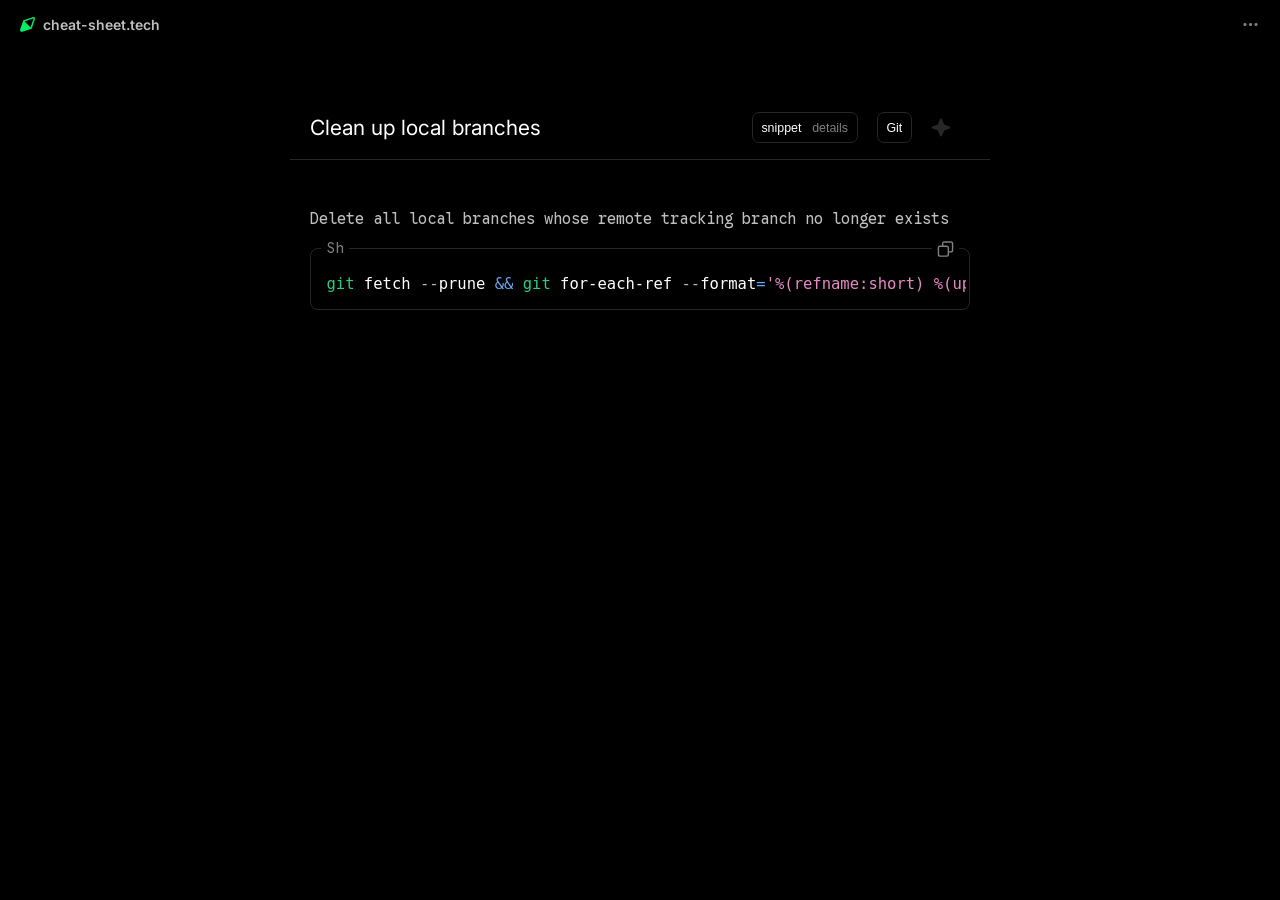
==== pages/2/index.html @ b540b595 "deploy: 2c60ab902b694b549112ffa1377f47231598d05b" ====
<!DOCTYPE html>
<html lang="en">
<head>
    <meta charset="UTF-8">
    <meta name="viewport" content="width=device-width, initial-scale=1">
    
    <link href="/pages/page.css" rel="stylesheet" />
    <link href="../../rsc/dark.css" id="style-ui-dark"  rel="stylesheet"/>
    <link href="../../rsc/index.css" rel="stylesheet" />
    
    <script type="text/javascript" src="/pages/page.js"></script>
    <script type="text/javascript" src="../../rsc/index.js"></script>
    
    <title>cheat-sheet</title>
</head>

<body class="has-hover" onclick="document.getElementById('menu').classList.remove('focus')" id="2">

<header>
    <a style="text-decoration: none" href="https://cheat-sheet.tech">
        <img src="../../rsc/assets/logo.svg" alt="logo">
        <p>cheat-sheet.tech</p>
    </a>
    <div id="menu" onclick="event.stopPropagation();this.classList.add('focus')">
        <img src="../../rsc/assets/menu-dots.svg">
        <div class="menu">
            <a href="https://github.com/eloi-menaud/cheat-sheet/edit/main/pages/Git/Clean up local branches" style="all: unset">
                <span><img src="../../rsc/assets/edit.svg"><p>Edit this cheat sheet</p></span>
            </a>
            <hr>
            <a href="https://github.com/eloi-menaud/cheat-sheet" style="all: unset">
                <span>
                    <img src="../../rsc/assets/github.svg"><p>Source</p>
                </span>
            </a>
        </div>
    </div>
</header>

<nav>
    <h1 title="title">Clean up local branches</h1>
    <div id="type-selector">
        <button onclick='show(this)' data-target="snippet" class="actif">snippet</button>
        <button onclick='show(this)' data-target="details">details</button>
    </div>
    <div id="tech">
        <button disabled title="tech">Git</button>
    </div>
    <img class="favorite" src="../../rsc/assets/favorite.svg" title="favorite" onclick="toggle_fav(this,'2')">
</nav>
<main>
    <section id='snippet'>
<p>Delete all local branches whose remote tracking branch no longer exists</p>
<div class="code-block">
            <div class="code-header">
                <p class="language">sh</p>
                <div><img class="copy" src="../../rsc/assets/copy.svg"></div>
            </div>
            <pre><code class="language-sh"><span class="hl-source hl-shell hl-bash"><span class="hl-meta hl-function-call hl-shell"><span class="hl-variable hl-function hl-shell">git</span></span><span class="hl-meta hl-function-call hl-arguments hl-shell"> fetch<span class="hl-variable hl-parameter hl-option hl-shell"><span class="hl-punctuation hl-definition hl-parameter hl-shell"> --</span>prune</span></span> <span class="hl-keyword hl-operator hl-logical hl-and hl-shell">&amp;&amp;</span> <span class="hl-meta hl-function-call hl-shell"><span class="hl-variable hl-function hl-shell">git</span></span><span class="hl-meta hl-function-call hl-arguments hl-shell"> for-each-ref<span class="hl-variable hl-parameter hl-option hl-shell"><span class="hl-punctuation hl-definition hl-parameter hl-shell"> --</span>format</span><span class="hl-keyword hl-operator hl-assignment hl-option hl-shell">=</span><span class="hl-string hl-quoted hl-single hl-shell"><span class="hl-punctuation hl-definition hl-string hl-begin hl-shell">&#39;</span>%(refname:short) %(upstream:track)<span class="hl-punctuation hl-definition hl-string hl-end hl-shell">&#39;</span></span> refs/heads/</span> <span class="hl-keyword hl-operator hl-logical hl-pipe hl-shell">|</span> <span class="hl-meta hl-function-call hl-shell"><span class="hl-variable hl-function hl-shell">awk</span></span><span class="hl-meta hl-function-call hl-arguments hl-shell"> <span class="hl-string hl-quoted hl-single hl-shell"><span class="hl-punctuation hl-definition hl-string hl-begin hl-shell">&#39;</span>$2==&quot;gone&quot;{print $1}<span class="hl-punctuation hl-definition hl-string hl-end hl-shell">&#39;</span></span></span> <span class="hl-keyword hl-operator hl-logical hl-pipe hl-shell">|</span> <span class="hl-meta hl-function-call hl-shell"><span class="hl-variable hl-function hl-shell">xargs</span></span><span class="hl-meta hl-function-call hl-arguments hl-shell"><span class="hl-variable hl-parameter hl-option hl-shell"><span class="hl-punctuation hl-definition hl-parameter hl-shell"> -</span>r</span> git branch<span class="hl-variable hl-parameter hl-option hl-shell"><span class="hl-punctuation hl-definition hl-parameter hl-shell"> -</span>D</span></span>
</span></code></pre>
            </div>
</section>
<section id='details' class='hide'>
<div class="code-block">
            <div class="code-header">
                <p class="language">bash</p>
                <div><img class="copy" src="../../rsc/assets/copy.svg"></div>
            </div>
            <pre><code class="language-bash"><span class="hl-source hl-shell hl-bash"><span class="hl-meta hl-function-call hl-shell"><span class="hl-variable hl-function hl-shell">git</span></span><span class="hl-meta hl-function-call hl-arguments hl-shell"> fetch<span class="hl-variable hl-parameter hl-option hl-shell"><span class="hl-punctuation hl-definition hl-parameter hl-shell"> --</span>prune</span> \<span class="hl-invalid hl-illegal hl-extraneous-spaces-after-line-continuation hl-shell"> </span>
</span><span class="hl-meta hl-function-call hl-shell"></span><span class="hl-keyword hl-operator hl-logical hl-and hl-shell">&amp;&amp;</span> <span class="hl-meta hl-function-call hl-shell"><span class="hl-variable hl-function hl-shell">git</span></span><span class="hl-meta hl-function-call hl-arguments hl-shell"> for-each-ref<span class="hl-variable hl-parameter hl-option hl-shell"><span class="hl-punctuation hl-definition hl-parameter hl-shell"> --</span>format</span><span class="hl-keyword hl-operator hl-assignment hl-option hl-shell">=</span><span class="hl-string hl-quoted hl-single hl-shell"><span class="hl-punctuation hl-definition hl-string hl-begin hl-shell">&#39;</span>%(refname:short) %(upstream:track)<span class="hl-punctuation hl-definition hl-string hl-end hl-shell">&#39;</span></span> refs/heads/ <span class="hl-punctuation hl-separator hl-continuation hl-line hl-shell">\
</span></span><span class="hl-keyword hl-operator hl-logical hl-pipe hl-shell">|</span> <span class="hl-meta hl-function-call hl-shell"><span class="hl-variable hl-function hl-shell">awk</span></span><span class="hl-meta hl-function-call hl-arguments hl-shell"> <span class="hl-string hl-quoted hl-single hl-shell"><span class="hl-punctuation hl-definition hl-string hl-begin hl-shell">&#39;</span>$2==&quot;gone&quot;{print $1}<span class="hl-punctuation hl-definition hl-string hl-end hl-shell">&#39;</span></span> <span class="hl-punctuation hl-separator hl-continuation hl-line hl-shell">\
</span></span><span class="hl-keyword hl-operator hl-logical hl-pipe hl-shell">|</span> <span class="hl-meta hl-function-call hl-shell"><span class="hl-variable hl-function hl-shell">xargs</span></span><span class="hl-meta hl-function-call hl-arguments hl-shell"><span class="hl-variable hl-parameter hl-option hl-shell"><span class="hl-punctuation hl-definition hl-parameter hl-shell"> -</span>r</span> git branch<span class="hl-variable hl-parameter hl-option hl-shell"><span class="hl-punctuation hl-definition hl-parameter hl-shell"> -</span>D</span></span>
</span></code></pre>
            </div>
<ul>
<li><code>git fetch --prune</code> : updates remote-tracking references and removes those that no longer exist on the remote</li>
<li><code>git for-each-ref [...] heads/</code>: lists local branches with their upstream status, returning &quot;gone&quot; if the tracked remote branch has been deleted.</li>
<li><code>awk '$2==&quot;gone&quot;{print $1}'</code> : selects only local branches whose remote no longer exists.</li>
<li><code>xargs -r git branch -D</code> : force-deletes these local branches, doing nothing if the list is empty (-r).</li>
</ul>
<h2>Créer un alias <code>clean-local-branches</code> :</h2>
<div class="code-block">
            <div class="code-header">
                <p class="language">sh</p>
                <div><img class="copy" src="../../rsc/assets/copy.svg"></div>
            </div>
            <pre><code class="language-sh"><span class="hl-source hl-shell hl-bash"><span class="hl-meta hl-function-call hl-shell"><span class="hl-variable hl-function hl-shell">git</span></span><span class="hl-meta hl-function-call hl-arguments hl-shell"> config<span class="hl-variable hl-parameter hl-option hl-shell"><span class="hl-punctuation hl-definition hl-parameter hl-shell"> --</span>global</span> alias.clean-local-branches <span class="hl-string hl-quoted hl-double hl-shell"><span class="hl-punctuation hl-definition hl-string hl-begin hl-shell">&quot;</span>git fetch --prune &amp;&amp; git for-each-ref --format=&#39;%(refname:short) %(upstream:track)&#39; refs/heads/ | awk &#39;<span class="hl-constant hl-character hl-escape hl-shell">\$</span>2==<span class="hl-constant hl-character hl-escape hl-shell">\&quot;</span>gone<span class="hl-constant hl-character hl-escape hl-shell">\&quot;</span>{print <span class="hl-constant hl-character hl-escape hl-shell">\$</span>1}&#39; | xargs -r git branch -D<span class="hl-punctuation hl-definition hl-string hl-end hl-shell">&quot;</span></span></span>
</span></code></pre>
            </div>
<p>use it :</p>
<div class="code-block">
            <div class="code-header">
                <p class="language">sh</p>
                <div><img class="copy" src="../../rsc/assets/copy.svg"></div>
            </div>
            <pre><code class="language-sh"><span class="hl-source hl-shell hl-bash"><span class="hl-meta hl-function-call hl-shell"><span class="hl-variable hl-function hl-shell">git</span></span><span class="hl-meta hl-function-call hl-arguments hl-shell"> clean-local-branches</span>
</span></code></pre>
            </div>
</section>
</main>
</body>
---- pages/page.css ----
nav,
main{
    width: 50%;
    margin: 0 auto;
    min-width: 700px;
    max-width: 1000px;
    padding-left: 20px;
    padding-right: 20px;
}



nav{
    padding-top: 5rem;
    padding-bottom: 1rem;
    border-bottom: 1px solid var(--border-1);

    display: flex;
    flex-direction: row;
    align-items: center;

    margin-bottom: 3rem;

    h1 {
        font-size: 1.35rem;
        font-weight: 400;
        margin-right: auto;
    }
    div#tech, div#type-selector {
        font-size: 0.8em;
        margin-right: 1.25rem;

        border: 1px solid var(--border-1);
        padding: 0.3rem;
        border-radius: 7px;
        button{
            border: none;
            border-radius: 3px;
            font-size: inherit;
            padding: 0.2rem 0.25rem;
            background-color: var(--bg-1);
            &:not(:disabled):hover{
                background-color: var(--bg-2);
                cursor: pointer;
            }
        }

    }
    div#type-selector{
        button{
            color: var(--grey-2);
        }
        button.actif{
            color: var(--text-2);
        }
    }
}





main{
    padding-bottom: 100px;

    &>:first-child{
        padding-top: 0;
    }

    h1,h2,h3,h4,p{
        padding-bottom: 1.2rem;
    }
    h1{
        font-weight: 600;
        padding-top: 8rem;
    }
    h2{
        padding-top: 5rem;
    }
    h3{
        font-size: 1.2rem;
        padding-top: 3rem;
    }
    h4{
        padding-top: 3rem;
        font-size: 1.1rem;
        font-weight: 400;
    }

    p {
        /*padding-left: 0.5rem ;*/
        color: var(--text-1);
        font-family: "Google Sans Code", monospace;
        line-height: 1.5;
    }
    p strong{color: var(--text-2); font-weight: 600;}
    p em{color: var(--text-2);}
    hr{
        width: 50%;
        color: var(--border-1);
        border: none;
        height: 1px;
        background-color: var(--border-1);
        margin: 5rem auto;
    }

    code:not(pre code){
        font-family: "Google Sans Code", monospace;
        background-color: var(--bg-codeline);
        box-shadow: inset 0 0 0 0.065rem var(--border-codeline);
        padding: 0.065rem 0.65rem;
        border-radius: 0.35rem;
        white-space: nowrap;
    }

    div.code-block{
        border: 1px solid var(--border-1);
        border-radius: 8px;
        margin-bottom: 2rem;
        position: relative;
        padding: 0.8rem 0.2rem 0.2rem 0.2rem;
        font-size: 1rem;
        pre{
            border-radius: 5px;
            padding: 0.8rem;
            font-family: "Google Sans Code", monospace;
            overflow: scroll;
            
            --selection-bg: hsl(196, 67, 45);
            
            ::selection {
                background: #00ee63;             
                color: black; 
            }
            ::-moz-selection {
                background: #00ee63;    
                color: black;
            }
        }
        div.code-header{
            width: 100%;

            display: flex;
            flex-direction: row;
            align-items: center;

            position: absolute;
            top: 0;
            left: 0;

            transform: translateY(-50%);
            padding: 0 0.65rem;

            p.language {
                &:first-letter{
                    text-transform: uppercase;
                }
                padding: 0 0.4rem;
                font-family: "Google Sans Code", monospace;
                color: var(--grey-2);
                font-size: 0.9rem;
                background: var(--bg-1);
            }

            div{
                background-color: var(--bg-1);
                margin-left: auto;
                img{
                    height: 1.1rem;
                    transition: filter 0.3s;
                    display: block;
                    body.has-hover & {
                        &:hover{
                            filter: var(--icon-brightness);
                            cursor: pointer;
                        }
                    }
                    padding: 0px 0.31rem;
                }
                img.copy.copied {
                    transition: filter 0.3s;
                    animation: flashCopied 2s;
                }
            }
        }
    }

    a{
        all: unset;
        color: var(--grey-2);
        &:hover{
            cursor: pointer;
            color: var(--text-2);
        }
        transition: 0.2s;
        text-decoration: underline;
    }

    >ul,ol{
        padding-bottom: 1rem;
    }
    ul,ol {
        font-family: "Google Sans Code", monospace;
        color: var(--text-1);
        padding-left: 20px;
        li::marker {
            content: "";
        }
        li::before{
            content: "•";
            padding-right: 0.2rem;
            color: var(--grey-2);
        }
        li{
            margin: 1rem 0;
            color: inherit;
            >ul{
                transform: translateX(0.2rem);
            }
        }

        li:has(> ul) + li {
            padding-top: 0.5rem;
        }

        ul{
            border-left: 1px solid var(--border-1);
        }
    }

    blockquote{
        position: relative;
        &::before{
            content: "𝒊";
            font-size: 0.8rem;
            font-family: Inter, sans-serif;
            color: var(--grey-2);
            position: absolute;
            top: -0.3rem;
            left: 0.5rem;
        }
        font-size: 0.9rem;
        &>p{
            padding: 0;
        }
        background-color: var(--bg-2);
        padding: 0.7rem 1rem !important;
        border-radius: 0.6rem;
        margin-bottom: 1rem;
    }
}


@keyframes flashCopied {
    0% {
        filter: var(--icon-brightness);
        content: url("../rsc/assets/copied.svg");
    }
    100% {
        filter: var(--icon-brightness);
        content: url("../rsc/assets/copied.svg");
    }
}


@media screen and (max-width: 900px) {
    header{
        left: 50%;
        transform: translateX(-50%);
    }
    nav,main{
        width: 90% !important;
        min-width: 0px;
    }
}

@media screen and (max-width: 500px) {
    :root{
        font-size: 60%;
    }
    nav,main{
        width: 100% !important;
    }
}
---- rsc/dark.css ----
:root {
    --bg-1           : hsla(0  , 0%  , 0%  , 1);
    --bg-2           : hsla(330, 8%  , 5%  , 1);

    --border-1        : hsl(288, 7%, 15%);
    --border-2        : hsla(330, 1%  , 40% , 1);

    --text-1         : hsla(330, 1%  , 75% , 1);
    --text-2         : hsla(0  , 0%  , 100%, 1);

    --grey-1         : hsla(300, 2%  , 18% , 1);
    --grey-2         : hsla(330, 1%  , 50% , 1);
    --grey-3         : hsla(0  , 0%  , 92% , 1);

    --main           : hsla(145, 100%, 56% , 1);

    --bg-codeline    : hsl(0, 0%, 7%);
    --border-codeline: hsl(0, 0%, 20%);

    --bg-popup-1 : rgba(0, 0, 0, 0.5);
    --bg-popup-2 : hsla(0, 0%, 100%, 0.07);
    --shadow-popup : 0 0 3rem black;

    --error: #de4545;

    --icon-brightness: brightness(2);
}

pre {
    font-size: 1rem;
    color: #FFFFFF;
}
pre .hl-keyword{
    color: #69a6ee;
}
pre .hl-punctuation{
    color: #b4b4b4;
}
pre .hl-comment{
    color: #666;
}	
pre .hl-entity{
    color: #e2bfff;
}	
pre .hl-storage, pre .hl-string{
    color: #e989c6;
}
pre .hl-support, pre .hl-function{
    color: #2bcd82;
}
pre .hl-invalid{
    color: #db4251;
}
pre .hl-variable{
    /*color: inherit;*/
}
---- rsc/index.css ----
@import url('https://fonts.googleapis.com/css2?family=Inter:ital,opsz,wght@0,14..32,100..900;1,14..32,100..900&display=swap');
@import url('https://fonts.googleapis.com/css2?family=Google+Sans+Code:ital,wght@0,300..800;1,300..800&display=swap');


*{
    color: var(--text-2);
    box-sizing: border-box;
    padding: 0;
    margin: 0;
}

:root{
    font-size: 97%;
}

body {
    position: relative;
    background-color: var(--bg-1);

    font-family: "Inter", sans-serif;
    font-weight: 400;
    scrollbar-color: var(--grey-1) transparent;
    scrollbar-width: auto;

    min-height: 100dvh;
}


img {
    height: 1.25rem;
}

header{
    padding: 15px 20px 0 20px;
    width: 100%;
    display: flex;
    flex-direction: row;
    a{
        display: flex;
        flex-direction: row;
        align-items: center;
        gap: 0.5rem;

        img{
            height: 1rem;
            display: block;
        }
        p{
            font-size: 0.9em;
            font-weight: 600;
            color: var(--text-1);
        }
    }
    >div#menu{
      margin-left: auto;
    }
}


.hide{
    display: none !important;
}



img.favorite{
    margin-right: 1.25rem;
    display: block;
    transition-duration: 0.2s;

    opacity: 0.3;

    &:hover,&.isfav{
        filter: var(--icon-brightness);
        opacity: 1;
    }
    &:hover{
        cursor: pointer;
    }
}


#menu{
    margin-left: 0;
    position: relative;

    &.focus {
        div.menu{
            display: flex !important;
        }
    }

    >img{
        margin-left: auto;
        transition: filter 0.3s;
        display: block;
        &:hover{
            cursor: pointer;
            filter: var(--icon-brightness);
        }
    }

    div.menu{
        display: none;
        position: absolute;
        top: 100%;
        right: 0px;
        flex-direction: column;
        width: max-content;
        background-color: var(--bg-popup-1);
        backdrop-filter: blur(20px);
        box-shadow: var(--shadow-popup);
        border: 0.02rem solid var(--border-1);
        padding: 0.4rem;
        border-radius: 0.7rem;
        z-index: 10;

        hr{
            border: none;
            height: 1px;
            background-color: var(--border-1);
            width: 90%;
            margin: 5px auto;
        }


        span{
            display: flex;
            flex-direction: row;
            min-width: fit-content;
            align-items: center;
            padding: 0.5rem 0.7rem;
            border-radius: 0.4rem;
            gap: 1rem;
            img{
                filter: var(--icon-brightness);
                height: 1.4rem;
                display: block;
            }
            &:hover{
                background-color: var(--bg-popup-2);
                cursor: pointer;
            }
        }
    }
}

html{
    scrollbar-width: none;
}

.pulse{
    animation: pulse 0.3s ease;
}
@keyframes pulse {
    0% { transform: scale(1); }
    50% { transform: scale(0.8);}
    100% { transform: scale(1); }
}
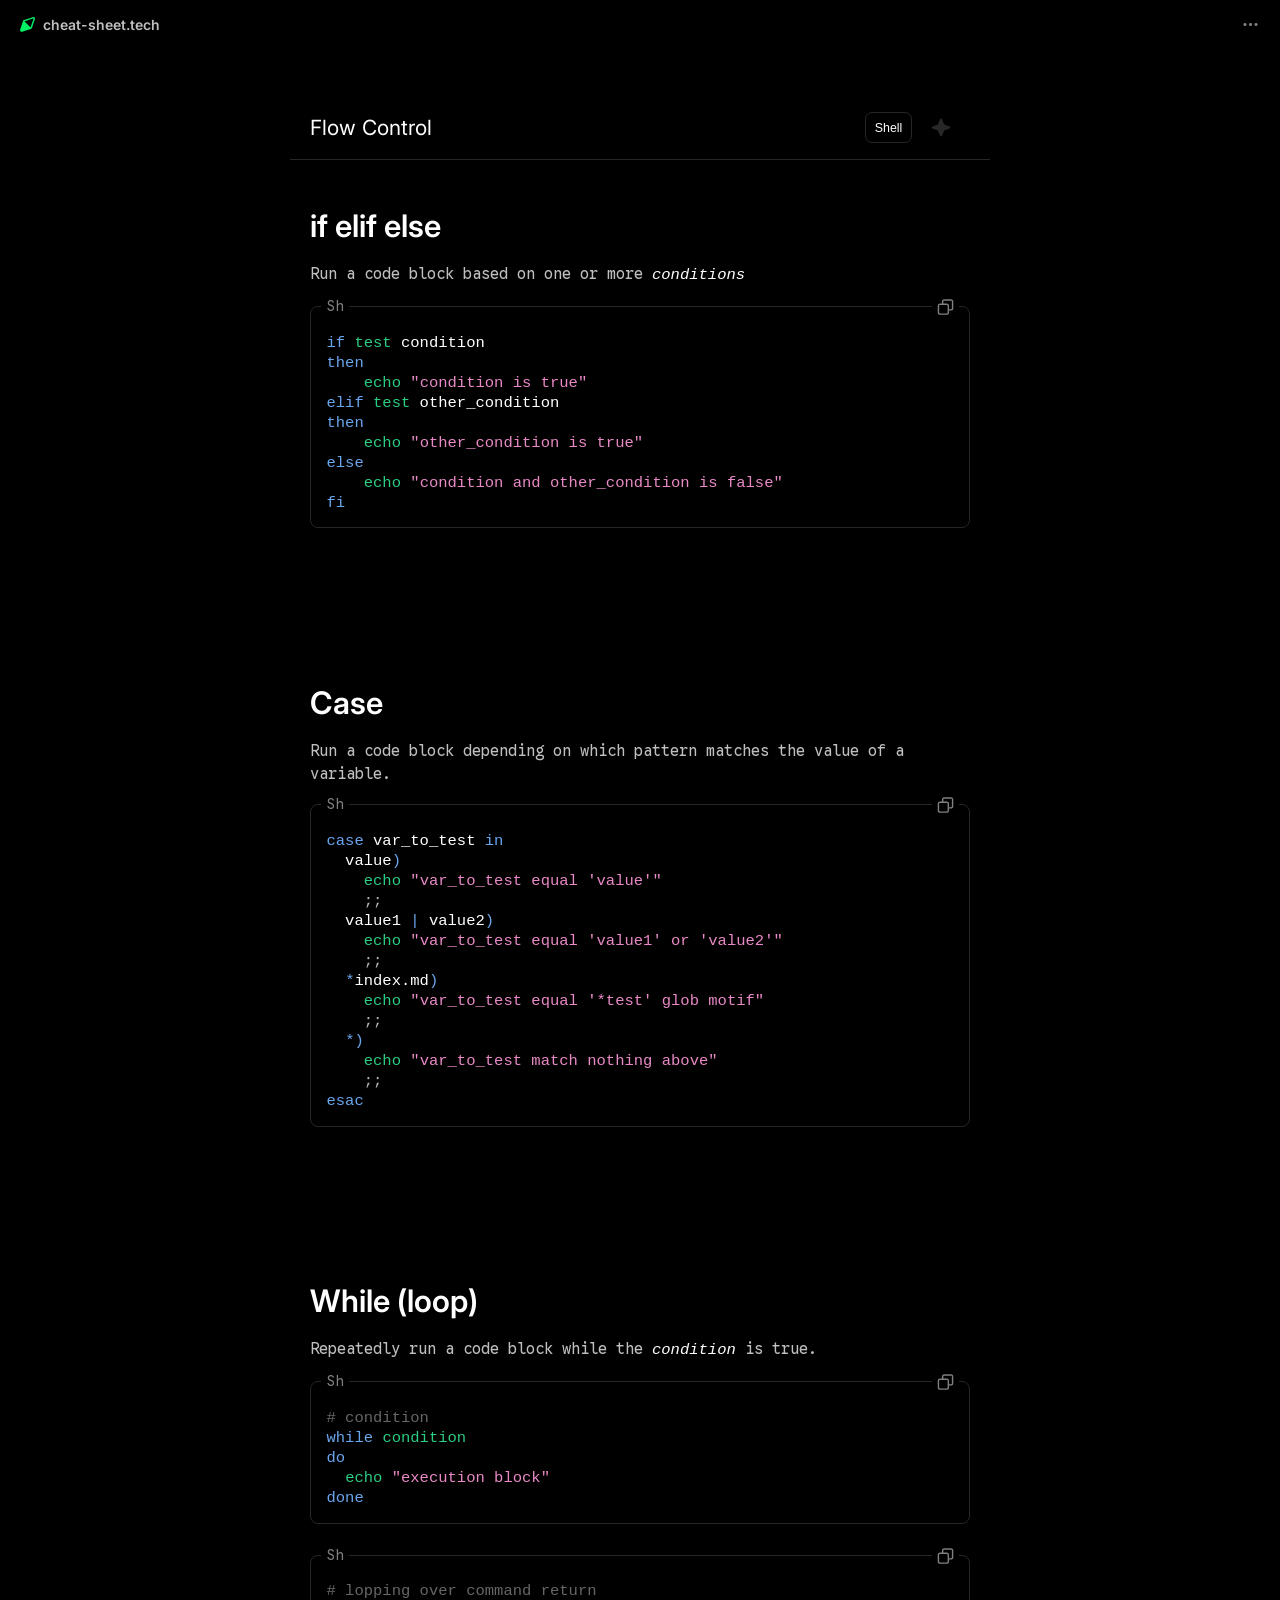
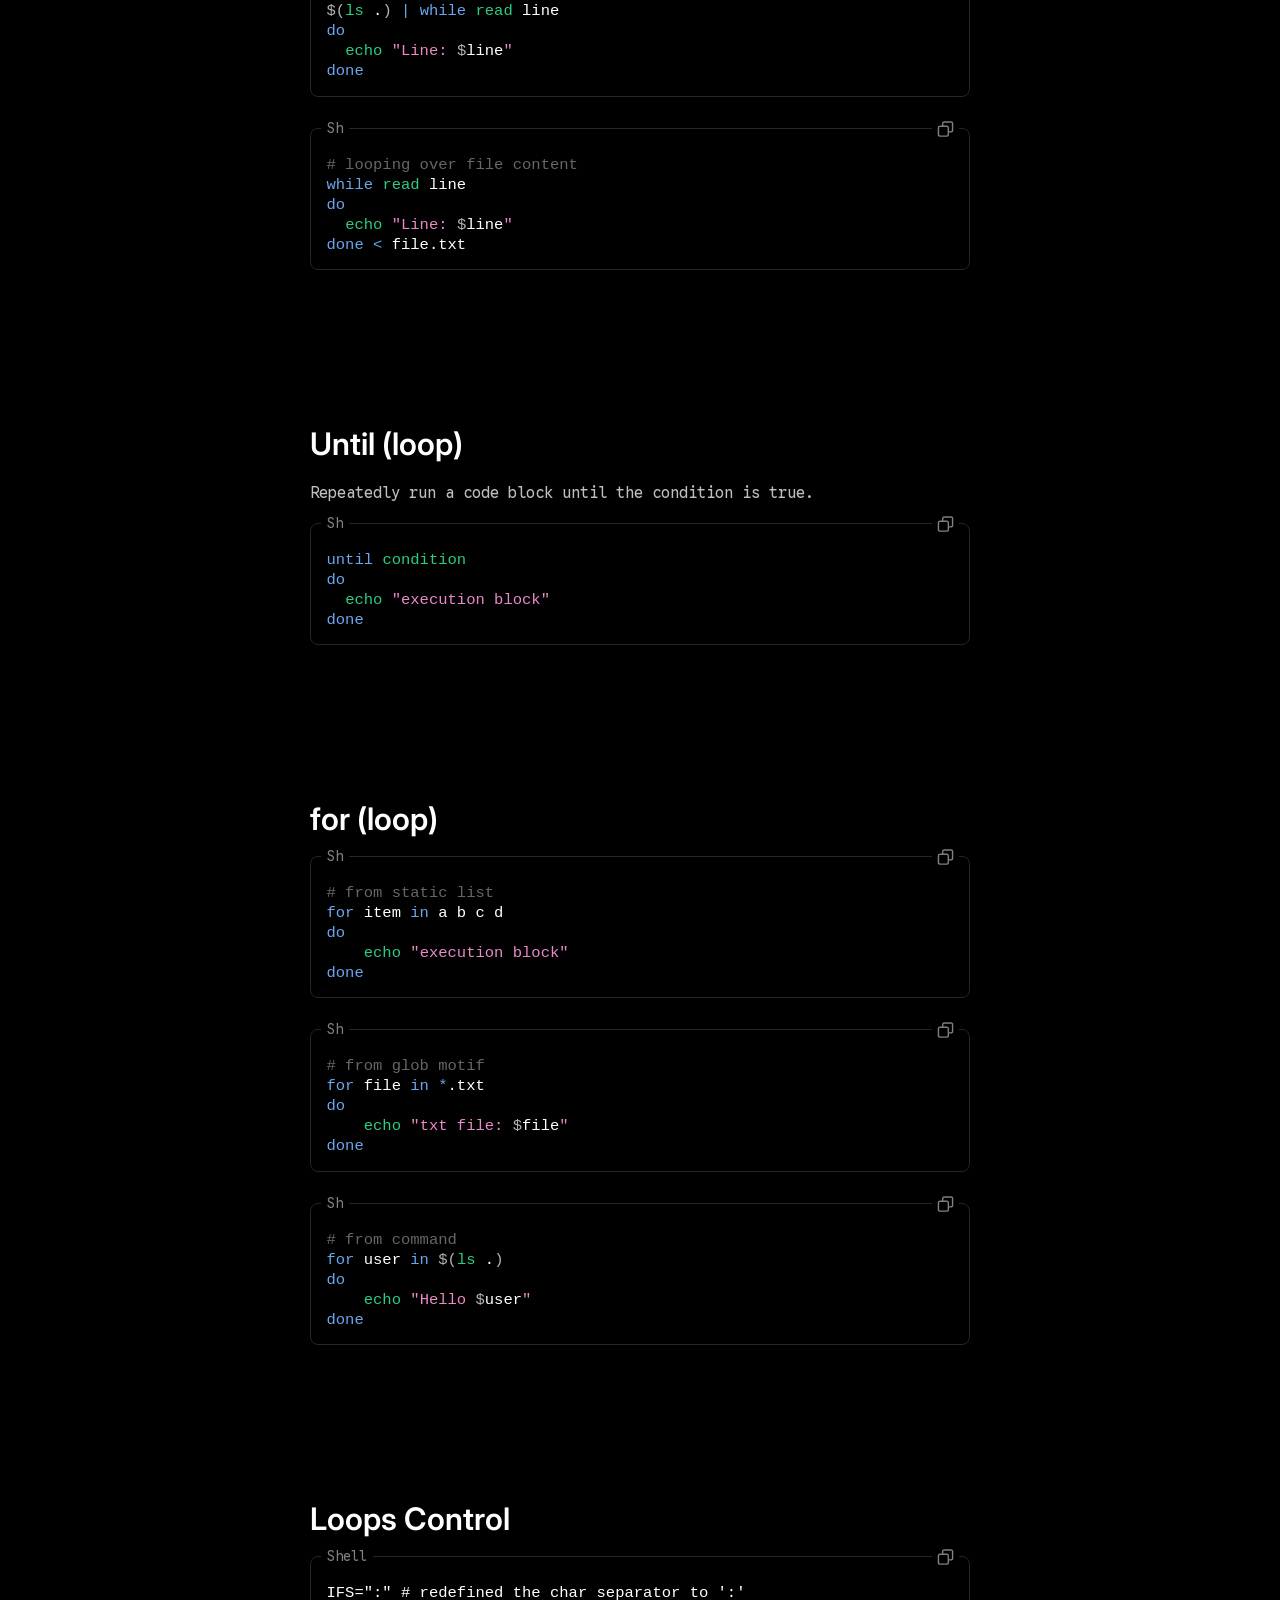
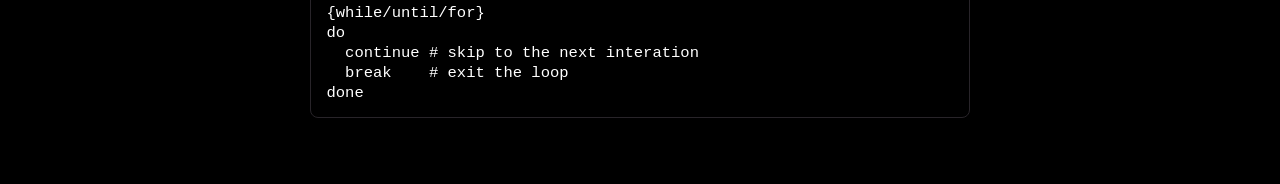
==== commit 6ba23f1b: "deploy: 5996df6dc43b1dde3954dcb8105960eec28ec5be" ====
--- a/pages/2/index.html
+++ b/pages/2/index.html
@@ -24,7 +24,7 @@
     <div id="menu" onclick="event.stopPropagation();this.classList.add('focus')">
         <img src="../../rsc/assets/menu-dots.svg">
         <div class="menu">
-            <a href="https://github.com/eloi-menaud/cheat-sheet/edit/main/pages/Git/Clean up local branches" style="all: unset">
+            <a href="https://github.com/eloi-menaud/cheat-sheet/edit/main/pages/Shell/Flow Control" style="all: unset">
                 <span><img src="../../rsc/assets/edit.svg"><p>Edit this cheat sheet</p></span>
             </a>
             <hr>
@@ -38,64 +38,155 @@
 </header>
 
 <nav>
-    <h1 title="title">Clean up local branches</h1>
+    <h1 title="title">Flow Control</h1>
     <div id="type-selector">
         <button onclick='show(this)' data-target="snippet" class="actif">snippet</button>
         <button onclick='show(this)' data-target="details">details</button>
     </div>
     <div id="tech">
-        <button disabled title="tech">Git</button>
+        <button disabled title="tech">Shell</button>
     </div>
     <img class="favorite" src="../../rsc/assets/favorite.svg" title="favorite" onclick="toggle_fav(this,'2')">
 </nav>
 <main>
-    <section id='snippet'>
-<p>Delete all local branches whose remote tracking branch no longer exists</p>
+    <h1>if elif else</h1>
+<p>Run a code block based on one or more <em>conditions</em></p>
 <div class="code-block">
             <div class="code-header">
                 <p class="language">sh</p>
                 <div><img class="copy" src="../../rsc/assets/copy.svg"></div>
             </div>
-            <pre><code class="language-sh"><span class="hl-source hl-shell hl-bash"><span class="hl-meta hl-function-call hl-shell"><span class="hl-variable hl-function hl-shell">git</span></span><span class="hl-meta hl-function-call hl-arguments hl-shell"> fetch<span class="hl-variable hl-parameter hl-option hl-shell"><span class="hl-punctuation hl-definition hl-parameter hl-shell"> --</span>prune</span></span> <span class="hl-keyword hl-operator hl-logical hl-and hl-shell">&amp;&amp;</span> <span class="hl-meta hl-function-call hl-shell"><span class="hl-variable hl-function hl-shell">git</span></span><span class="hl-meta hl-function-call hl-arguments hl-shell"> for-each-ref<span class="hl-variable hl-parameter hl-option hl-shell"><span class="hl-punctuation hl-definition hl-parameter hl-shell"> --</span>format</span><span class="hl-keyword hl-operator hl-assignment hl-option hl-shell">=</span><span class="hl-string hl-quoted hl-single hl-shell"><span class="hl-punctuation hl-definition hl-string hl-begin hl-shell">&#39;</span>%(refname:short) %(upstream:track)<span class="hl-punctuation hl-definition hl-string hl-end hl-shell">&#39;</span></span> refs/heads/</span> <span class="hl-keyword hl-operator hl-logical hl-pipe hl-shell">|</span> <span class="hl-meta hl-function-call hl-shell"><span class="hl-variable hl-function hl-shell">awk</span></span><span class="hl-meta hl-function-call hl-arguments hl-shell"> <span class="hl-string hl-quoted hl-single hl-shell"><span class="hl-punctuation hl-definition hl-string hl-begin hl-shell">&#39;</span>$2==&quot;gone&quot;{print $1}<span class="hl-punctuation hl-definition hl-string hl-end hl-shell">&#39;</span></span></span> <span class="hl-keyword hl-operator hl-logical hl-pipe hl-shell">|</span> <span class="hl-meta hl-function-call hl-shell"><span class="hl-variable hl-function hl-shell">xargs</span></span><span class="hl-meta hl-function-call hl-arguments hl-shell"><span class="hl-variable hl-parameter hl-option hl-shell"><span class="hl-punctuation hl-definition hl-parameter hl-shell"> -</span>r</span> git branch<span class="hl-variable hl-parameter hl-option hl-shell"><span class="hl-punctuation hl-definition hl-parameter hl-shell"> -</span>D</span></span>
+            <pre><code class="language-sh"><span class="hl-source hl-shell hl-bash"><span class="hl-keyword hl-control hl-if hl-begin hl-shell">if</span> <span class="hl-meta hl-function-call hl-shell"><span class="hl-variable hl-function hl-shell">test</span></span><span class="hl-meta hl-function-call hl-arguments hl-shell"> condition</span>
+<span class="hl-keyword hl-control hl-if hl-then hl-shell">then</span>
+    <span class="hl-meta hl-function-call hl-shell"><span class="hl-support hl-function hl-echo hl-shell">echo</span></span><span class="hl-meta hl-function-call hl-arguments hl-shell"> <span class="hl-string hl-quoted hl-double hl-shell"><span class="hl-punctuation hl-definition hl-string hl-begin hl-shell">&quot;</span>condition is true<span class="hl-punctuation hl-definition hl-string hl-end hl-shell">&quot;</span></span></span>
+<span class="hl-keyword hl-control hl-if hl-elif hl-shell">elif</span> <span class="hl-meta hl-function-call hl-shell"><span class="hl-variable hl-function hl-shell">test</span></span><span class="hl-meta hl-function-call hl-arguments hl-shell"> other_condition</span>
+<span class="hl-keyword hl-control hl-if hl-then hl-shell">then</span>
+    <span class="hl-meta hl-function-call hl-shell"><span class="hl-support hl-function hl-echo hl-shell">echo</span></span><span class="hl-meta hl-function-call hl-arguments hl-shell"> <span class="hl-string hl-quoted hl-double hl-shell"><span class="hl-punctuation hl-definition hl-string hl-begin hl-shell">&quot;</span>other_condition is true<span class="hl-punctuation hl-definition hl-string hl-end hl-shell">&quot;</span></span></span>
+<span class="hl-keyword hl-control hl-if hl-else hl-shell">else</span>
+    <span class="hl-meta hl-function-call hl-shell"><span class="hl-support hl-function hl-echo hl-shell">echo</span></span><span class="hl-meta hl-function-call hl-arguments hl-shell"> <span class="hl-string hl-quoted hl-double hl-shell"><span class="hl-punctuation hl-definition hl-string hl-begin hl-shell">&quot;</span>condition and other_condition is false<span class="hl-punctuation hl-definition hl-string hl-end hl-shell">&quot;</span></span></span>
+<span class="hl-keyword hl-control hl-if hl-end hl-shell">fi</span>
 </span></code></pre>
             </div>
-</section>
-<section id='details' class='hide'>
-<div class="code-block">
-            <div class="code-header">
-                <p class="language">bash</p>
-                <div><img class="copy" src="../../rsc/assets/copy.svg"></div>
-            </div>
-            <pre><code class="language-bash"><span class="hl-source hl-shell hl-bash"><span class="hl-meta hl-function-call hl-shell"><span class="hl-variable hl-function hl-shell">git</span></span><span class="hl-meta hl-function-call hl-arguments hl-shell"> fetch<span class="hl-variable hl-parameter hl-option hl-shell"><span class="hl-punctuation hl-definition hl-parameter hl-shell"> --</span>prune</span> \<span class="hl-invalid hl-illegal hl-extraneous-spaces-after-line-continuation hl-shell"> </span>
-</span><span class="hl-meta hl-function-call hl-shell"></span><span class="hl-keyword hl-operator hl-logical hl-and hl-shell">&amp;&amp;</span> <span class="hl-meta hl-function-call hl-shell"><span class="hl-variable hl-function hl-shell">git</span></span><span class="hl-meta hl-function-call hl-arguments hl-shell"> for-each-ref<span class="hl-variable hl-parameter hl-option hl-shell"><span class="hl-punctuation hl-definition hl-parameter hl-shell"> --</span>format</span><span class="hl-keyword hl-operator hl-assignment hl-option hl-shell">=</span><span class="hl-string hl-quoted hl-single hl-shell"><span class="hl-punctuation hl-definition hl-string hl-begin hl-shell">&#39;</span>%(refname:short) %(upstream:track)<span class="hl-punctuation hl-definition hl-string hl-end hl-shell">&#39;</span></span> refs/heads/ <span class="hl-punctuation hl-separator hl-continuation hl-line hl-shell">\
-</span></span><span class="hl-keyword hl-operator hl-logical hl-pipe hl-shell">|</span> <span class="hl-meta hl-function-call hl-shell"><span class="hl-variable hl-function hl-shell">awk</span></span><span class="hl-meta hl-function-call hl-arguments hl-shell"> <span class="hl-string hl-quoted hl-single hl-shell"><span class="hl-punctuation hl-definition hl-string hl-begin hl-shell">&#39;</span>$2==&quot;gone&quot;{print $1}<span class="hl-punctuation hl-definition hl-string hl-end hl-shell">&#39;</span></span> <span class="hl-punctuation hl-separator hl-continuation hl-line hl-shell">\
-</span></span><span class="hl-keyword hl-operator hl-logical hl-pipe hl-shell">|</span> <span class="hl-meta hl-function-call hl-shell"><span class="hl-variable hl-function hl-shell">xargs</span></span><span class="hl-meta hl-function-call hl-arguments hl-shell"><span class="hl-variable hl-parameter hl-option hl-shell"><span class="hl-punctuation hl-definition hl-parameter hl-shell"> -</span>r</span> git branch<span class="hl-variable hl-parameter hl-option hl-shell"><span class="hl-punctuation hl-definition hl-parameter hl-shell"> -</span>D</span></span>
-</span></code></pre>
-            </div>
-<ul>
-<li><code>git fetch --prune</code> : updates remote-tracking references and removes those that no longer exist on the remote</li>
-<li><code>git for-each-ref [...] heads/</code>: lists local branches with their upstream status, returning &quot;gone&quot; if the tracked remote branch has been deleted.</li>
-<li><code>awk '$2==&quot;gone&quot;{print $1}'</code> : selects only local branches whose remote no longer exists.</li>
-<li><code>xargs -r git branch -D</code> : force-deletes these local branches, doing nothing if the list is empty (-r).</li>
-</ul>
-<h2>Créer un alias <code>clean-local-branches</code> :</h2>
+<h1>Case</h1>
+<p>Run a code block depending on which pattern matches the value of a variable.</p>
 <div class="code-block">
             <div class="code-header">
                 <p class="language">sh</p>
                 <div><img class="copy" src="../../rsc/assets/copy.svg"></div>
             </div>
-            <pre><code class="language-sh"><span class="hl-source hl-shell hl-bash"><span class="hl-meta hl-function-call hl-shell"><span class="hl-variable hl-function hl-shell">git</span></span><span class="hl-meta hl-function-call hl-arguments hl-shell"> config<span class="hl-variable hl-parameter hl-option hl-shell"><span class="hl-punctuation hl-definition hl-parameter hl-shell"> --</span>global</span> alias.clean-local-branches <span class="hl-string hl-quoted hl-double hl-shell"><span class="hl-punctuation hl-definition hl-string hl-begin hl-shell">&quot;</span>git fetch --prune &amp;&amp; git for-each-ref --format=&#39;%(refname:short) %(upstream:track)&#39; refs/heads/ | awk &#39;<span class="hl-constant hl-character hl-escape hl-shell">\$</span>2==<span class="hl-constant hl-character hl-escape hl-shell">\&quot;</span>gone<span class="hl-constant hl-character hl-escape hl-shell">\&quot;</span>{print <span class="hl-constant hl-character hl-escape hl-shell">\$</span>1}&#39; | xargs -r git branch -D<span class="hl-punctuation hl-definition hl-string hl-end hl-shell">&quot;</span></span></span>
+            <pre><code class="language-sh"><span class="hl-source hl-shell hl-bash"><span class="hl-keyword hl-control hl-case hl-begin hl-shell">case</span> var_to_test <span class="hl-keyword hl-control hl-case hl-in hl-shell">in</span>
+  value<span class="hl-keyword hl-control hl-case hl-item hl-shell">)</span>
+    <span class="hl-meta hl-function-call hl-shell"><span class="hl-support hl-function hl-echo hl-shell">echo</span></span><span class="hl-meta hl-function-call hl-arguments hl-shell"> <span class="hl-string hl-quoted hl-double hl-shell"><span class="hl-punctuation hl-definition hl-string hl-begin hl-shell">&quot;</span>var_to_test equal &#39;value&#39;<span class="hl-punctuation hl-definition hl-string hl-end hl-shell">&quot;</span></span></span>
+    <span class="hl-punctuation hl-terminator hl-case hl-shell">;;</span>
+  value1 <span class="hl-keyword hl-operator hl-logical hl-shell">|</span> value2<span class="hl-keyword hl-control hl-case hl-item hl-shell">)</span>
+    <span class="hl-meta hl-function-call hl-shell"><span class="hl-support hl-function hl-echo hl-shell">echo</span></span><span class="hl-meta hl-function-call hl-arguments hl-shell"> <span class="hl-string hl-quoted hl-double hl-shell"><span class="hl-punctuation hl-definition hl-string hl-begin hl-shell">&quot;</span>var_to_test equal &#39;value1&#39; or &#39;value2&#39;<span class="hl-punctuation hl-definition hl-string hl-end hl-shell">&quot;</span></span></span>
+    <span class="hl-punctuation hl-terminator hl-case hl-shell">;;</span>
+  <span class="hl-keyword hl-operator hl-regexp hl-quantifier hl-shell">*</span>index.md<span class="hl-keyword hl-control hl-case hl-item hl-shell">)</span>
+    <span class="hl-meta hl-function-call hl-shell"><span class="hl-support hl-function hl-echo hl-shell">echo</span></span><span class="hl-meta hl-function-call hl-arguments hl-shell"> <span class="hl-string hl-quoted hl-double hl-shell"><span class="hl-punctuation hl-definition hl-string hl-begin hl-shell">&quot;</span>var_to_test equal &#39;*test&#39; glob motif<span class="hl-punctuation hl-definition hl-string hl-end hl-shell">&quot;</span></span></span>
+    <span class="hl-punctuation hl-terminator hl-case hl-shell">;;</span>
+  <span class="hl-keyword hl-operator hl-regexp hl-quantifier hl-shell">*</span><span class="hl-keyword hl-control hl-case hl-item hl-shell">)</span>
+    <span class="hl-meta hl-function-call hl-shell"><span class="hl-support hl-function hl-echo hl-shell">echo</span></span><span class="hl-meta hl-function-call hl-arguments hl-shell"> <span class="hl-string hl-quoted hl-double hl-shell"><span class="hl-punctuation hl-definition hl-string hl-begin hl-shell">&quot;</span>var_to_test match nothing above<span class="hl-punctuation hl-definition hl-string hl-end hl-shell">&quot;</span></span></span>
+    <span class="hl-punctuation hl-terminator hl-case hl-shell">;;</span>
+<span class="hl-keyword hl-control hl-case hl-end hl-shell">esac</span>
 </span></code></pre>
             </div>
-<p>use it :</p>
+<h1>While (loop)</h1>
+<p>Repeatedly run a code block while the <em>condition</em> is true.</p>
 <div class="code-block">
             <div class="code-header">
                 <p class="language">sh</p>
                 <div><img class="copy" src="../../rsc/assets/copy.svg"></div>
             </div>
-            <pre><code class="language-sh"><span class="hl-source hl-shell hl-bash"><span class="hl-meta hl-function-call hl-shell"><span class="hl-variable hl-function hl-shell">git</span></span><span class="hl-meta hl-function-call hl-arguments hl-shell"> clean-local-branches</span>
+            <pre><code class="language-sh"><span class="hl-source hl-shell hl-bash"><span class="hl-comment hl-line hl-number-sign hl-shell"><span class="hl-punctuation hl-definition hl-comment hl-begin hl-shell">#</span></span><span class="hl-comment hl-line hl-number-sign hl-shell"> condition</span><span class="hl-comment hl-line hl-number-sign hl-shell">
+</span><span class="hl-keyword hl-control hl-while hl-shell">while</span> <span class="hl-meta hl-function-call hl-shell"><span class="hl-variable hl-function hl-shell">condition</span></span>
+<span class="hl-keyword hl-control hl-do hl-shell">do</span>
+  <span class="hl-meta hl-function-call hl-shell"><span class="hl-support hl-function hl-echo hl-shell">echo</span></span><span class="hl-meta hl-function-call hl-arguments hl-shell"> <span class="hl-string hl-quoted hl-double hl-shell"><span class="hl-punctuation hl-definition hl-string hl-begin hl-shell">&quot;</span>execution block<span class="hl-punctuation hl-definition hl-string hl-end hl-shell">&quot;</span></span></span>
+<span class="hl-keyword hl-control hl-done hl-shell">done</span>
+</span></code></pre>
+            </div><div class="code-block">
+            <div class="code-header">
+                <p class="language">sh</p>
+                <div><img class="copy" src="../../rsc/assets/copy.svg"></div>
+            </div>
+            <pre><code class="language-sh"><span class="hl-source hl-shell hl-bash"><span class="hl-comment hl-line hl-number-sign hl-shell"><span class="hl-punctuation hl-definition hl-comment hl-begin hl-shell">#</span></span><span class="hl-comment hl-line hl-number-sign hl-shell"> lopping over command return</span><span class="hl-comment hl-line hl-number-sign hl-shell">
+</span><span class="hl-meta hl-function-call hl-shell"><span class="hl-variable hl-function hl-shell"><span class="hl-meta hl-group hl-expansion hl-command hl-parens hl-shell"><span class="hl-punctuation hl-definition hl-variable hl-shell">$</span><span class="hl-punctuation hl-section hl-parens hl-begin hl-shell">(</span><span class="hl-meta hl-function-call hl-shell"><span class="hl-variable hl-function hl-shell">ls</span></span><span class="hl-meta hl-function-call hl-arguments hl-shell"> .</span><span class="hl-punctuation hl-section hl-parens hl-end hl-shell">)</span></span></span></span> <span class="hl-keyword hl-operator hl-logical hl-pipe hl-shell">|</span> <span class="hl-keyword hl-control hl-while hl-shell">while</span> <span class="hl-meta hl-function-call hl-shell"><span class="hl-support hl-function hl-read hl-shell">read</span></span><span class="hl-meta hl-function-call hl-arguments hl-shell"> line</span>
+<span class="hl-keyword hl-control hl-do hl-shell">do</span>
+  <span class="hl-meta hl-function-call hl-shell"><span class="hl-support hl-function hl-echo hl-shell">echo</span></span><span class="hl-meta hl-function-call hl-arguments hl-shell"> <span class="hl-string hl-quoted hl-double hl-shell"><span class="hl-punctuation hl-definition hl-string hl-begin hl-shell">&quot;</span>Line: <span class="hl-meta hl-group hl-expansion hl-parameter hl-shell"><span class="hl-punctuation hl-definition hl-variable hl-shell">$</span><span class="hl-variable hl-other hl-readwrite hl-shell">line</span></span><span class="hl-punctuation hl-definition hl-string hl-end hl-shell">&quot;</span></span></span>
+<span class="hl-keyword hl-control hl-done hl-shell">done</span>
+</span></code></pre>
+            </div><div class="code-block">
+            <div class="code-header">
+                <p class="language">sh</p>
+                <div><img class="copy" src="../../rsc/assets/copy.svg"></div>
+            </div>
+            <pre><code class="language-sh"><span class="hl-source hl-shell hl-bash"><span class="hl-comment hl-line hl-number-sign hl-shell"><span class="hl-punctuation hl-definition hl-comment hl-begin hl-shell">#</span></span><span class="hl-comment hl-line hl-number-sign hl-shell"> looping over file content</span><span class="hl-comment hl-line hl-number-sign hl-shell">
+</span><span class="hl-keyword hl-control hl-while hl-shell">while</span> <span class="hl-meta hl-function-call hl-shell"><span class="hl-support hl-function hl-read hl-shell">read</span></span><span class="hl-meta hl-function-call hl-arguments hl-shell"> line</span>
+<span class="hl-keyword hl-control hl-do hl-shell">do</span>
+  <span class="hl-meta hl-function-call hl-shell"><span class="hl-support hl-function hl-echo hl-shell">echo</span></span><span class="hl-meta hl-function-call hl-arguments hl-shell"> <span class="hl-string hl-quoted hl-double hl-shell"><span class="hl-punctuation hl-definition hl-string hl-begin hl-shell">&quot;</span>Line: <span class="hl-meta hl-group hl-expansion hl-parameter hl-shell"><span class="hl-punctuation hl-definition hl-variable hl-shell">$</span><span class="hl-variable hl-other hl-readwrite hl-shell">line</span></span><span class="hl-punctuation hl-definition hl-string hl-end hl-shell">&quot;</span></span></span>
+<span class="hl-keyword hl-control hl-done hl-shell">done</span><span class="hl-meta hl-function-call hl-arguments hl-shell"> <span class="hl-keyword hl-operator hl-assignment hl-redirection hl-shell">&lt;</span> file.txt</span>
 </span></code></pre>
             </div>
-</section>
+<h1>Until (loop)</h1>
+<p>Repeatedly run a code block until the condition is true.</p>
+<div class="code-block">
+            <div class="code-header">
+                <p class="language">sh</p>
+                <div><img class="copy" src="../../rsc/assets/copy.svg"></div>
+            </div>
+            <pre><code class="language-sh"><span class="hl-source hl-shell hl-bash"><span class="hl-keyword hl-control hl-until hl-shell">until</span> <span class="hl-meta hl-function-call hl-shell"><span class="hl-variable hl-function hl-shell">condition</span></span>
+<span class="hl-keyword hl-control hl-do hl-shell">do</span>
+  <span class="hl-meta hl-function-call hl-shell"><span class="hl-support hl-function hl-echo hl-shell">echo</span></span><span class="hl-meta hl-function-call hl-arguments hl-shell"> <span class="hl-string hl-quoted hl-double hl-shell"><span class="hl-punctuation hl-definition hl-string hl-begin hl-shell">&quot;</span>execution block<span class="hl-punctuation hl-definition hl-string hl-end hl-shell">&quot;</span></span></span>
+<span class="hl-keyword hl-control hl-done hl-shell">done</span>
+</span></code></pre>
+            </div>
+<h1>for (loop)</h1>
+<div class="code-block">
+            <div class="code-header">
+                <p class="language">sh</p>
+                <div><img class="copy" src="../../rsc/assets/copy.svg"></div>
+            </div>
+            <pre><code class="language-sh"><span class="hl-source hl-shell hl-bash"><span class="hl-comment hl-line hl-number-sign hl-shell"><span class="hl-punctuation hl-definition hl-comment hl-begin hl-shell">#</span></span><span class="hl-comment hl-line hl-number-sign hl-shell"> from static list</span><span class="hl-comment hl-line hl-number-sign hl-shell">
+</span><span class="hl-keyword hl-control hl-for hl-shell">for</span><span class="hl-meta hl-group hl-for hl-shell"> item <span class="hl-keyword hl-control hl-in hl-shell">in</span> a b c d</span>
+<span class="hl-keyword hl-control hl-do hl-shell">do</span>
+    <span class="hl-meta hl-function-call hl-shell"><span class="hl-support hl-function hl-echo hl-shell">echo</span></span><span class="hl-meta hl-function-call hl-arguments hl-shell"> <span class="hl-string hl-quoted hl-double hl-shell"><span class="hl-punctuation hl-definition hl-string hl-begin hl-shell">&quot;</span>execution block<span class="hl-punctuation hl-definition hl-string hl-end hl-shell">&quot;</span></span></span>
+<span class="hl-keyword hl-control hl-done hl-shell">done</span>
+</span></code></pre>
+            </div><div class="code-block">
+            <div class="code-header">
+                <p class="language">sh</p>
+                <div><img class="copy" src="../../rsc/assets/copy.svg"></div>
+            </div>
+            <pre><code class="language-sh"><span class="hl-source hl-shell hl-bash"><span class="hl-comment hl-line hl-number-sign hl-shell"><span class="hl-punctuation hl-definition hl-comment hl-begin hl-shell">#</span></span><span class="hl-comment hl-line hl-number-sign hl-shell"> from glob motif</span><span class="hl-comment hl-line hl-number-sign hl-shell">
+</span><span class="hl-keyword hl-control hl-for hl-shell">for</span><span class="hl-meta hl-group hl-for hl-shell"> file <span class="hl-keyword hl-control hl-in hl-shell">in</span> <span class="hl-keyword hl-operator hl-regexp hl-quantifier hl-shell">*</span>.txt</span>
+<span class="hl-keyword hl-control hl-do hl-shell">do</span>
+    <span class="hl-meta hl-function-call hl-shell"><span class="hl-support hl-function hl-echo hl-shell">echo</span></span><span class="hl-meta hl-function-call hl-arguments hl-shell"> <span class="hl-string hl-quoted hl-double hl-shell"><span class="hl-punctuation hl-definition hl-string hl-begin hl-shell">&quot;</span>txt file: <span class="hl-meta hl-group hl-expansion hl-parameter hl-shell"><span class="hl-punctuation hl-definition hl-variable hl-shell">$</span><span class="hl-variable hl-other hl-readwrite hl-shell">file</span></span><span class="hl-punctuation hl-definition hl-string hl-end hl-shell">&quot;</span></span></span>
+<span class="hl-keyword hl-control hl-done hl-shell">done</span>
+</span></code></pre>
+            </div><div class="code-block">
+            <div class="code-header">
+                <p class="language">sh</p>
+                <div><img class="copy" src="../../rsc/assets/copy.svg"></div>
+            </div>
+            <pre><code class="language-sh"><span class="hl-source hl-shell hl-bash"><span class="hl-comment hl-line hl-number-sign hl-shell"><span class="hl-punctuation hl-definition hl-comment hl-begin hl-shell">#</span></span><span class="hl-comment hl-line hl-number-sign hl-shell"> from command</span><span class="hl-comment hl-line hl-number-sign hl-shell">
+</span><span class="hl-keyword hl-control hl-for hl-shell">for</span><span class="hl-meta hl-group hl-for hl-shell"> user <span class="hl-keyword hl-control hl-in hl-shell">in</span> <span class="hl-meta hl-group hl-expansion hl-command hl-parens hl-shell"><span class="hl-punctuation hl-definition hl-variable hl-shell">$</span><span class="hl-punctuation hl-section hl-parens hl-begin hl-shell">(</span><span class="hl-meta hl-function-call hl-shell"><span class="hl-variable hl-function hl-shell">ls</span></span><span class="hl-meta hl-function-call hl-arguments hl-shell"> .</span><span class="hl-punctuation hl-section hl-parens hl-end hl-shell">)</span></span></span>
+<span class="hl-keyword hl-control hl-do hl-shell">do</span>
+    <span class="hl-meta hl-function-call hl-shell"><span class="hl-support hl-function hl-echo hl-shell">echo</span></span><span class="hl-meta hl-function-call hl-arguments hl-shell"> <span class="hl-string hl-quoted hl-double hl-shell"><span class="hl-punctuation hl-definition hl-string hl-begin hl-shell">&quot;</span>Hello <span class="hl-meta hl-group hl-expansion hl-parameter hl-shell"><span class="hl-punctuation hl-definition hl-variable hl-shell">$</span><span class="hl-variable hl-other hl-readwrite hl-shell">user</span></span><span class="hl-punctuation hl-definition hl-string hl-end hl-shell">&quot;</span></span></span>
+<span class="hl-keyword hl-control hl-done hl-shell">done</span>
+</span></code></pre>
+            </div>
+<h1>Loops Control</h1>
+<div class="code-block">
+            <div class="code-header">
+                <p class="language">shell</p>
+                <div><img class="copy" src="../../rsc/assets/copy.svg"></div>
+            </div>
+            <pre><code class="language-shell"><span class="hl-text hl-plain">IFS=&quot;:&quot; # redefined the char separator to &#39;:&#39; 
+{while/until/for}
+do
+  continue # skip to the next interation 
+  break    # exit the loop
+done
+</span></code></pre>
+            </div>
 </main>
 </body>
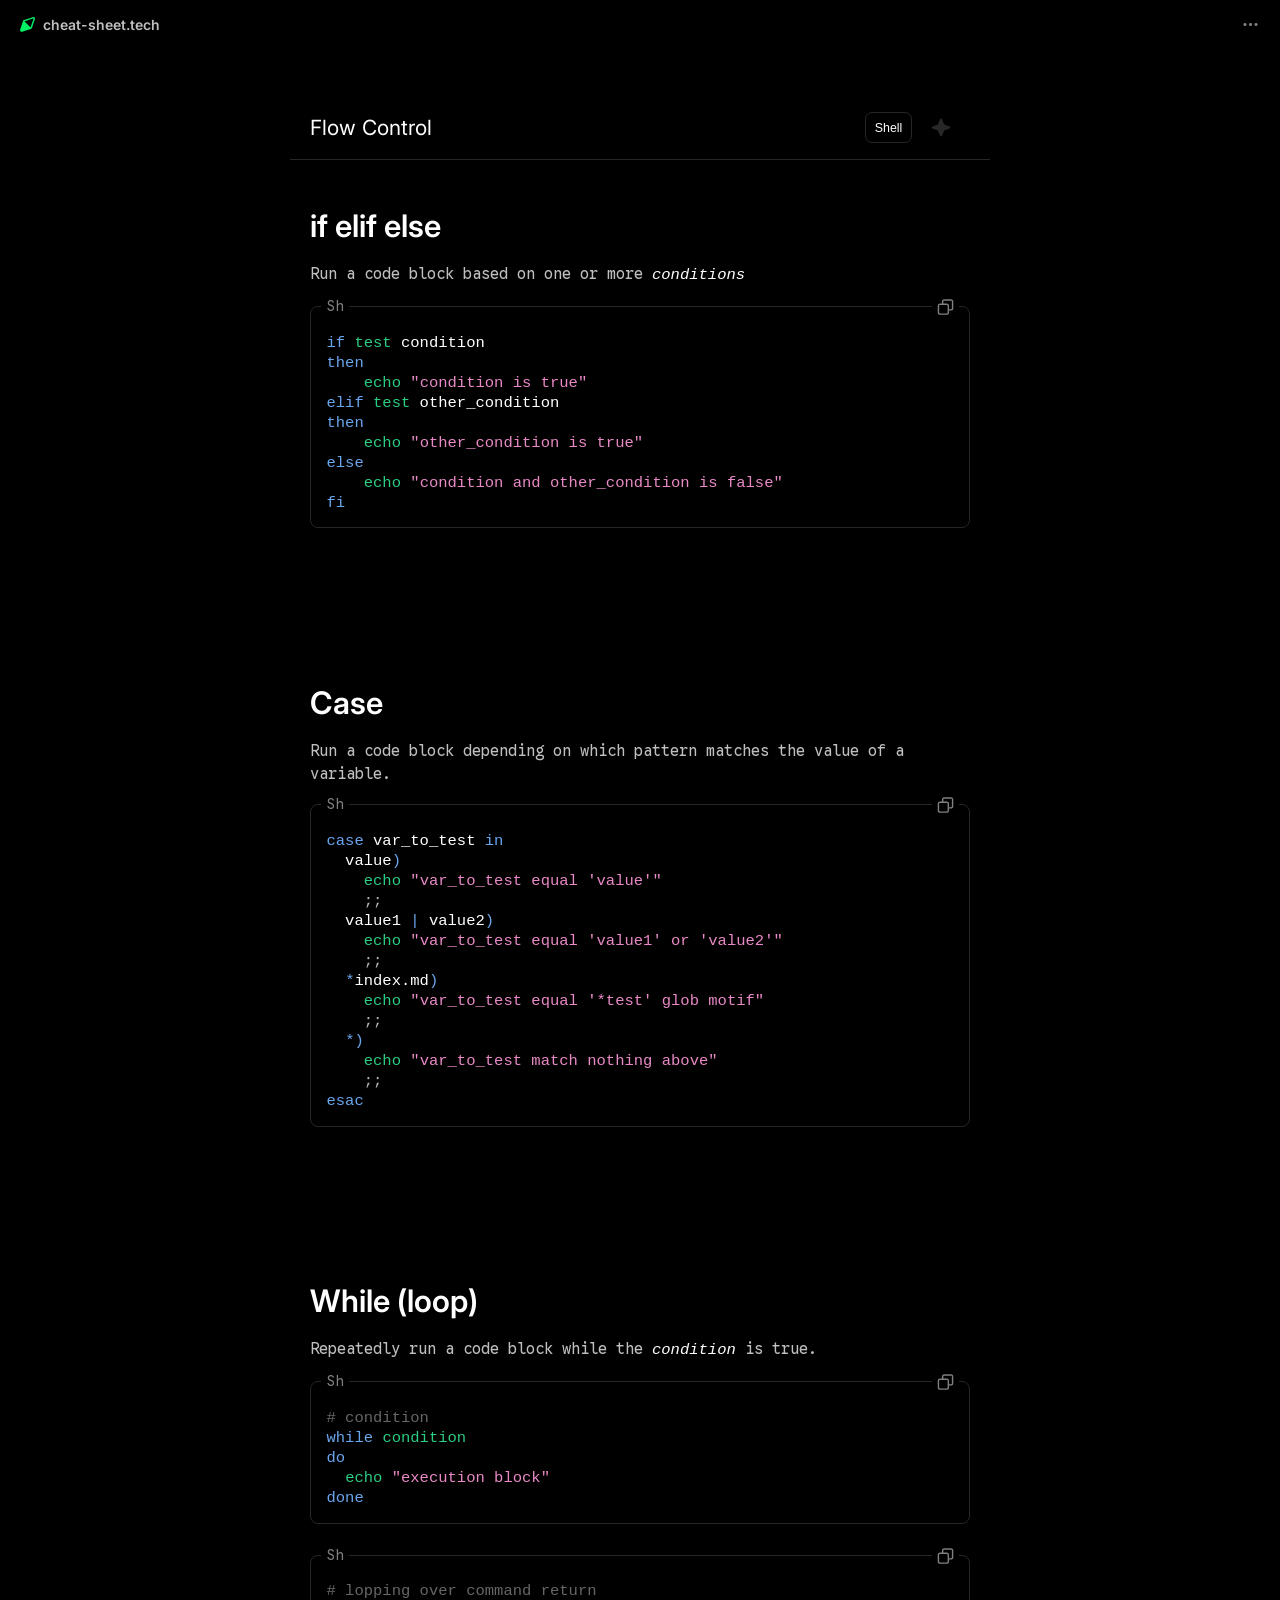
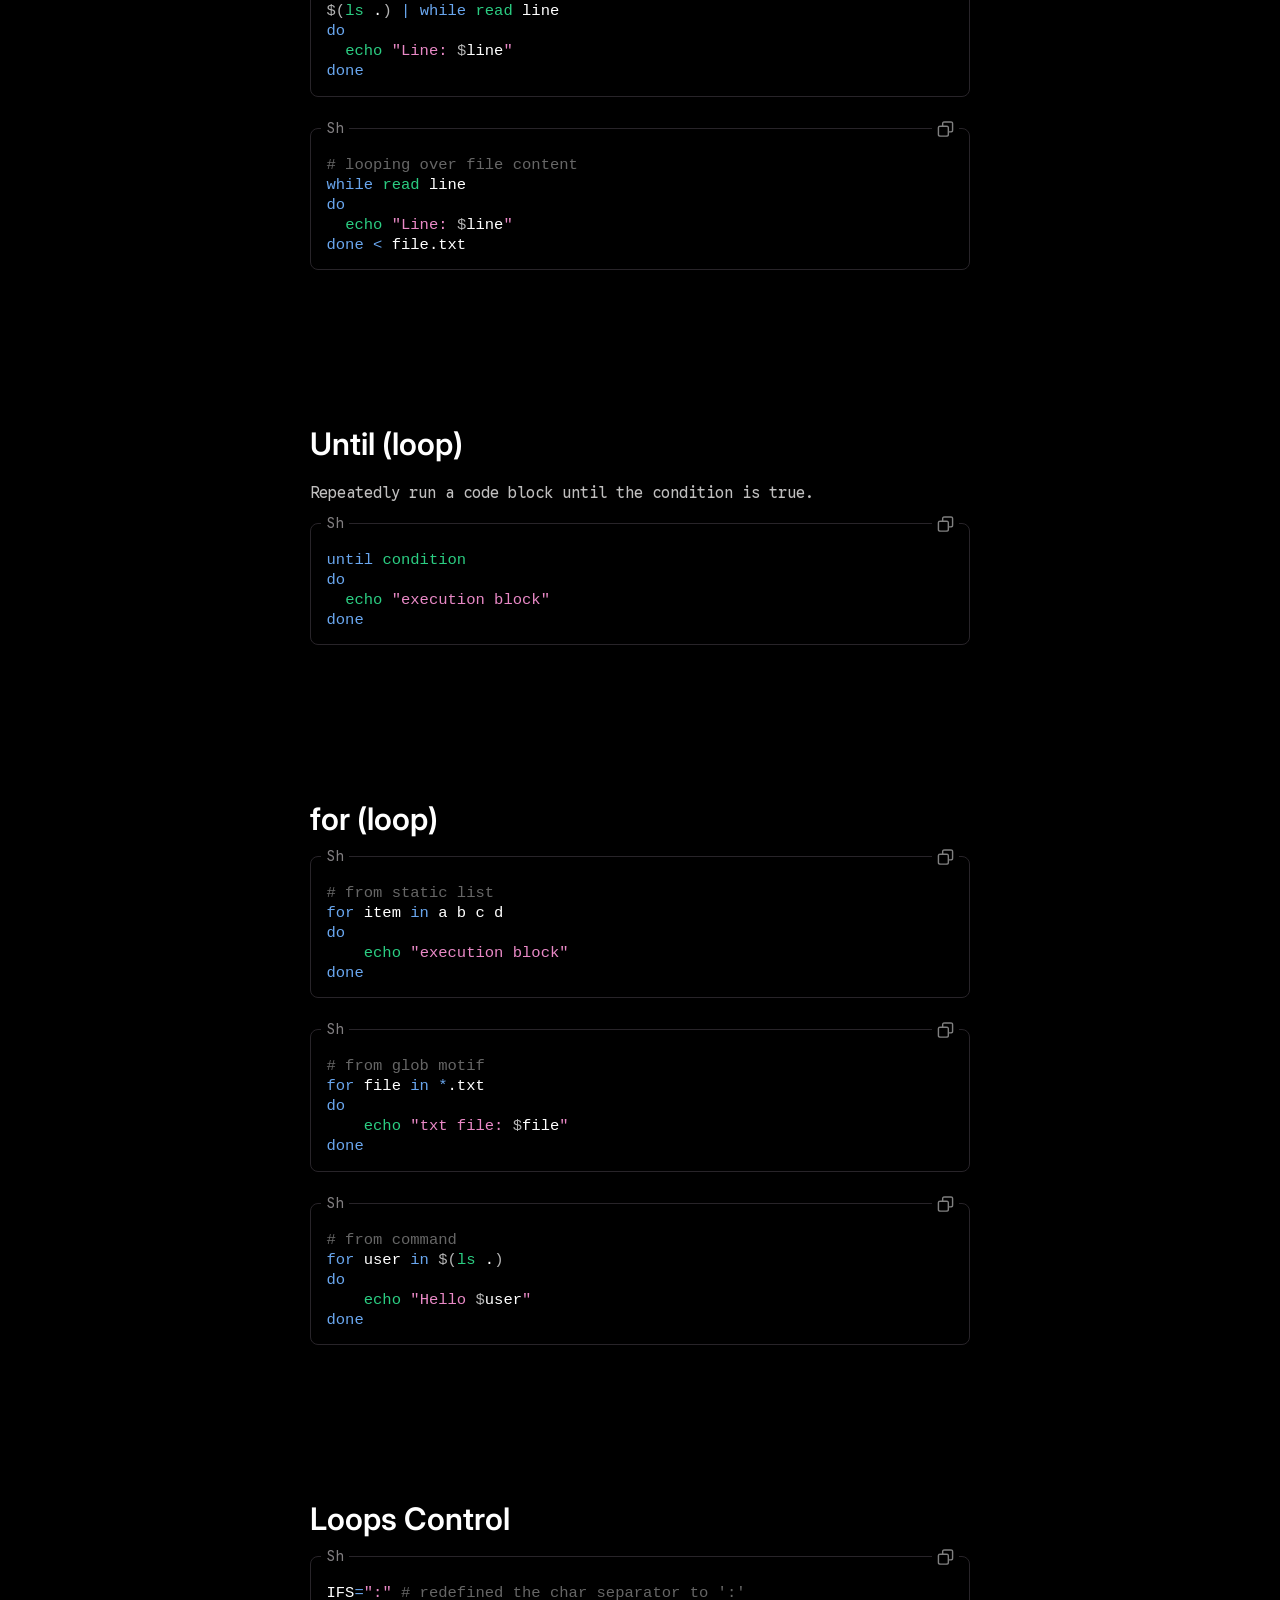
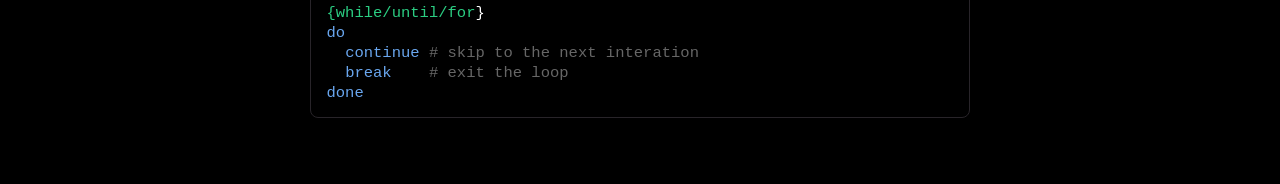
==== commit acb73fbf: "deploy: 3442eb714438e4dd4becc587c2dc25bff4efba5b" ====
--- a/pages/2/index.html
+++ b/pages/2/index.html
@@ -177,15 +177,15 @@
 <h1>Loops Control</h1>
 <div class="code-block">
             <div class="code-header">
-                <p class="language">shell</p>
+                <p class="language">sh</p>
                 <div><img class="copy" src="../../rsc/assets/copy.svg"></div>
             </div>
-            <pre><code class="language-shell"><span class="hl-text hl-plain">IFS=&quot;:&quot; # redefined the char separator to &#39;:&#39; 
-{while/until/for}
-do
-  continue # skip to the next interation 
-  break    # exit the loop
-done
+            <pre><code class="language-sh"><span class="hl-source hl-shell hl-bash"><span class="hl-variable hl-other hl-readwrite hl-assignment hl-shell">IFS</span><span class="hl-keyword hl-operator hl-assignment hl-shell">=</span><span class="hl-string hl-unquoted hl-shell"><span class="hl-string hl-quoted hl-double hl-shell"><span class="hl-punctuation hl-definition hl-string hl-begin hl-shell">&quot;</span>:<span class="hl-punctuation hl-definition hl-string hl-end hl-shell">&quot;</span></span></span> <span class="hl-comment hl-line hl-number-sign hl-shell"><span class="hl-punctuation hl-definition hl-comment hl-begin hl-shell">#</span></span><span class="hl-comment hl-line hl-number-sign hl-shell"> redefined the char separator to &#39;:&#39; </span><span class="hl-comment hl-line hl-number-sign hl-shell">
+</span><span class="hl-meta hl-function-call hl-shell"><span class="hl-variable hl-function hl-shell">{while/until/for</span></span><span class="hl-meta hl-function-call hl-shell"></span><span class="hl-meta hl-post-cmd hl-shell">}</span>
+<span class="hl-keyword hl-control hl-do hl-shell">do</span>
+  <span class="hl-keyword hl-control hl-continue hl-shell">continue</span> <span class="hl-comment hl-line hl-number-sign hl-shell"><span class="hl-punctuation hl-definition hl-comment hl-begin hl-shell">#</span></span><span class="hl-comment hl-line hl-number-sign hl-shell"> skip to the next interation </span><span class="hl-comment hl-line hl-number-sign hl-shell">
+</span>  <span class="hl-keyword hl-control hl-break hl-shell">break</span>    <span class="hl-comment hl-line hl-number-sign hl-shell"><span class="hl-punctuation hl-definition hl-comment hl-begin hl-shell">#</span></span><span class="hl-comment hl-line hl-number-sign hl-shell"> exit the loop</span><span class="hl-comment hl-line hl-number-sign hl-shell">
+</span><span class="hl-keyword hl-control hl-done hl-shell">done</span>
 </span></code></pre>
             </div>
 </main>
